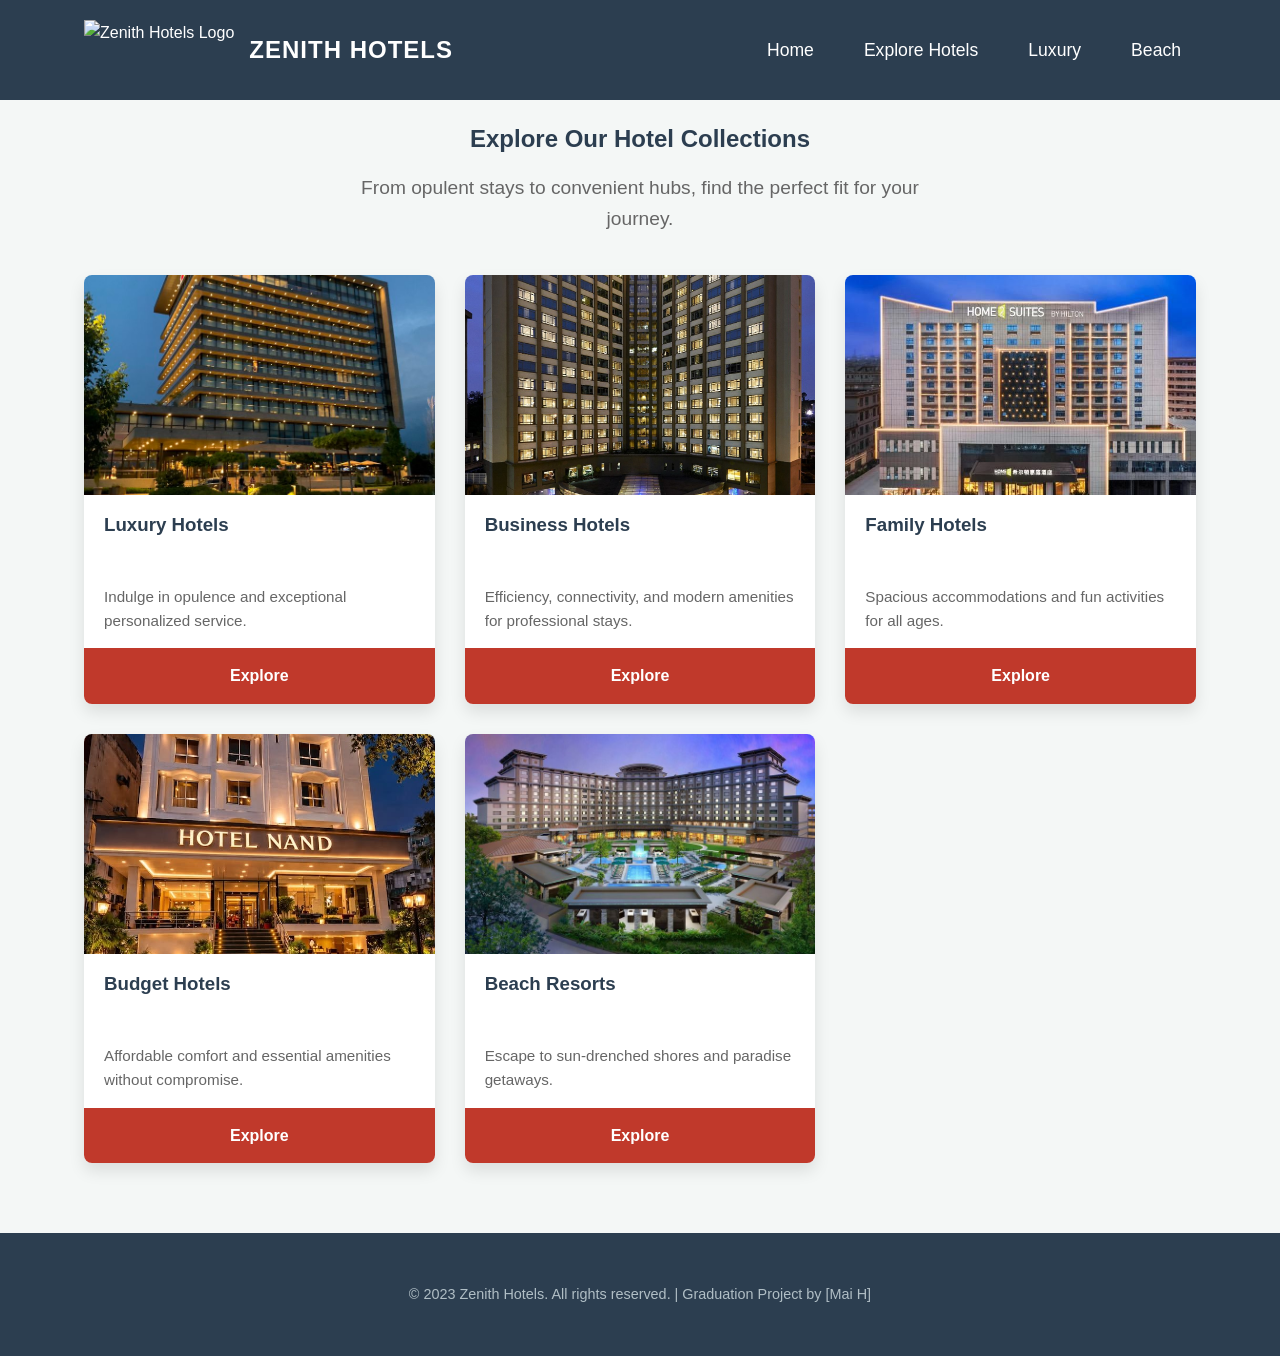
==== categories.html @ fd127e68 "Add files via upload" ====
<!DOCTYPE html>
<html xmlns="http://www.w3.org/1999/xhtml" lang="en">
<head>
    <meta charset="UTF-8" />
    <meta name="viewport" content="width=device-width, initial-scale=1.0" />
    <title>Hotels Categories | Zenith Hotel Booking</title>
    <link rel="stylesheet" href="./css/style.css" />
</head>
<body>

<header>
    <div class="container header-container">
        <div class="logo">
            <img src="https://i.pinimg.com/736x/5c/b0/30/5cb030569ee3ba3170e5c6dbd3aa266c.jpg" alt="Zenith Hotels Logo" />
            <span class="site-title">Zenith Hotels</span>
        </div>
        <nav>
            <ul>
                <li><a href="index.html">Home</a></li>
                <li><a href="categories.html">Explore Hotels</a></li>
                <!-- We can link to specific categories using parameters -->
                <li><a href="rooms.html?category=Luxury Hotels">Luxury</a></li>
                <li><a href="rooms.html?category=Beach Resorts">Beach</a></li>
            </ul>
        </nav>
    </div>
</header>

<main class="container">
    <section class="categories-header">
        <h1>Explore Our Hotel Collections</h1>
        <p>From opulent stays to convenient hubs, find the perfect fit for your journey.</p>
    </section>

    <!-- 2) Friendly Graphical User Interface for Hotel Types -->
    <section class="categories-grid">
        <!-- 2.1 Luxury Hotels -->
        <a href="rooms.html?category=Luxury Hotels" class="category-card">
            <img src="./images/Luxury Hotel.jpg" alt="Luxury Hotels" />
            <h3>Luxury Hotels</h3>
            <p>Indulge in opulence and exceptional personalized service.</p>
            <span class="btn-text">Explore</span>
        </a>

        <!-- 2.2 Business Hotels -->
        <a href="rooms.html?category=Business Hotels" class="category-card">
            <img src="./images/Business Hotel.jpg" alt="Business Hotels" />
            <h3>Business Hotels</h3>
            <p>Efficiency, connectivity, and modern amenities for professional stays.</p>
            <span class="btn-text">Explore</span>
        </a>

        <!-- 2.3 Family Hotels -->
        <a href="rooms.html?category=Family Hotels" class="category-card">
            <img src="./images/Family Hotel.jpg" alt="Family Hotels" />
            <h3>Family Hotels</h3>
            <p>Spacious accommodations and fun activities for all ages.</p>
            <span class="btn-text">Explore</span>
        </a>

        <!-- 2.4 Budget Hotels -->
        <a href="rooms.html?category=Budget Hotels" class="category-card">
            <img src="./images/Budget Hotel.jpg" alt="Budget Hotels" />
            <h3>Budget Hotels</h3>
            <p>Affordable comfort and essential amenities without compromise.</p>
            <span class="btn-text">Explore</span>
        </a>

        <!-- 2.5 Beach Resorts -->
        <a href="rooms.html?category=Beach Resorts" class="category-card">
            <img src="./images/Beach Hotel.jpg" alt="Beach Resorts" />
            <h3>Beach Resorts</h3>
            <p>Escape to sun-drenched shores and paradise getaways.</p>
            <span class="btn-text">Explore</span>
        </a>
    </section>
</main>

<footer>
    <div class="container">
        <p>&copy; 2023 Zenith Hotels. All rights reserved. | Graduation Project by [Mai H]</p>
    </div>
</footer>

<script src="main.js/main.js"></script>
</body>
</html>
---- css/style.css ----
/* --- 4.3 CSS for a professional design --- */

/* Basic Reset */
:root {
    --primary-color: #2c3e50; /* Dark blue-grey */
    --accent-color: #c0392b; /* Deep red accent */
    --text-color: #333;
    --light-bg: #f4f7f6;
    --card-shadow: 0 8px 16px rgba(0,0,0,0.1);
    --border-radius: 8px;
    --font-family: 'Segoe UI', Tahoma, Geneva, Verdana, sans-serif;
}

* {
    margin: 0;
    padding: 0;
    box-sizing: border-box;
}

body {
    font-family: var(--font-family);
    line-height: 1.6;
    color: var(--text-color);
    background-color: var(--light-bg);
}

.container {
    width: 90%;
    max-width: 1200px;
    margin: 0 auto;
    padding: 20px;
}

/* Header & Navigation */
header {
    background-color: var(--primary-color);
    color: #fff;
    padding: 10px 0;
    position: sticky;
    top: 0;
    z-index: 1000;
}

.header-container {
    display: flex;
    justify-content: space-between;
    align-items: center;
    padding: 10px 20px;
}

.logo {
    display: flex;
    align-items: center;
    gap: 15px;
}

.logo img {
    height: 60px;
    width: auto;
}

.site-title {
    font-size: 1.5rem;
    font-weight: bold;
    text-transform: uppercase;
    letter-spacing: 1px;
}

nav ul {
    list-style: none;
    display: flex;
    gap: 20px;
}

nav a {
    text-decoration: none;
    color: #fff;
    font-weight: 500;
    font-size: 1.1rem;
    padding: 8px 15px;
    border-radius: var(--border-radius);
    transition: background 0.3s ease;
}

nav a:hover {
    background-color: rgba(255, 255, 255, 0.1);
}

/* Common Components */
h1, h2, h3 {
    margin-bottom: 15px;
    color: var(--primary-color);
}

.btn, .btn-text {
    display: inline-block;
    background-color: var(--accent-color);
    color: #fff;
    text-decoration: none;
    padding: 12px 24px;
    border-radius: var(--border-radius);
    font-weight: bold;
    cursor: pointer;
    transition: background-color 0.3s ease, transform 0.2s;
    border: none;
    text-align: center;
}

.btn:hover {
    background-color: #e04434;
    transform: translateY(-2px);
}

.btn-full {
    width: 100%;
    margin-top: 20px;
}

.card {
    background: #fff;
    border-radius: var(--border-radius);
    box-shadow: var(--card-shadow);
    padding: 30px;
    margin-bottom: 30px;
}

/* Footer */
footer {
    background-color: var(--primary-color);
    color: #b0bec5;
    text-align: center;
    padding: 30px 0;
    margin-top: 50px;
}

footer p {
    font-size: 0.9rem;
}

/* --- index.html (Main Page) Specifics --- */
.hero-index {
    height: 70vh;
    background-image: linear-gradient(rgba(0,0,0,0.5), rgba(0,0,0,0.5)), url('https://i.pinimg.com/736x/22/e7/42/22e7426e9fcd95c88d1fab3f3fbbb45d.jpg');
    background-size: cover;
    background-position: center;
    color: #fff;
    display: flex;
    align-items: center;
    justify-content: center;
    text-align: center;
    margin-bottom: 50px;
}

.hero-content h1 {
    font-size: 4rem;
    margin-bottom: 15px;
    color: white;
}

.hero-content p {
    font-size: 1.4rem;
    margin-bottom: 30px;
    max-width: 700px;
}

/* Vision Mission Section */
.vision-mission-section {
    display: flex;
    gap: 30px;
}

.vision-mission-section .card {
    flex: 1;
}

/* Developer Section */
.developer-section .dev-card {
    display: flex;
    align-items: center;
    gap: 40px;
    background: white;
    padding: 40px;
    border-radius: var(--border-radius);
    box-shadow: var(--card-shadow);
}

.dev-photo {
    width: 180px;
    height: 180px;
    border-radius: 50%;
    object-fit: cover;
    border: 5px solid #fff;
    box-shadow: 0 4px 8px rgba(0,0,0,0.1);
}

/* Contact Section */
.contact-section {
    text-align: center;
}

.contact-methods {
    display: flex;
    justify-content: center;
    gap: 40px;
    flex-wrap: wrap;
    margin-top: 30px;
}

.contact-item {
    background: #fff;
    padding: 20px;
    border-radius: var(--border-radius);
    box-shadow: var(--card-shadow);
    width: 250px;
}

.contact-item i {
    font-size: 2rem;
    color: var(--accent-color);
    margin-bottom: 15px;
}

.contact-item a {
    color: var(--primary-color);
    text-decoration: none;
}

/* --- categories.html (Hotels Categories) Specifics --- */
.categories-header {
    text-align: center;
    margin-bottom: 40px;
}

.categories-header p {
    font-size: 1.2rem;
    color: #666;
    max-width: 600px;
    margin: 0 auto;
}

/* Grid for 2) Graphical User Interface */
.categories-grid {
    display: grid;
    grid-template-columns: repeat(auto-fit, minmax(300px, 1fr));
    gap: 30px;
}

.category-card {
    background: #fff;
    border-radius: var(--border-radius);
    box-shadow: var(--card-shadow);
    overflow: hidden;
    text-decoration: none;
    color: var(--text-color);
    transition: transform 0.3s ease;
    display: flex;
    flex-direction: column;
}

.category-card:hover {
    transform: translateY(-8px);
}

.category-card img {
    width: 100%;
    height: 220px;
    object-fit: cover;
}

.category-card h3, .category-card p, .category-card .btn-text {
    padding: 15px 20px;
}

.category-card p {
    font-size: 0.95rem;
    color: #666;
    flex-grow: 1; /* Pushes btn-text to the bottom */
}

.category-card .btn-text {
    width: 100%;
    border-radius: 0;
    margin-top: auto;
}

/* --- rooms.html (Rooms Details & Reservation) Specifics --- */
.rooms-header {
    text-align: center;
    margin-bottom: 40px;
}

.rooms-container {
    display: grid;
    grid-template-columns: 2fr 1fr;
    gap: 30px;
    align-items: start;
}

/* Fulfills 3) Room details and 3.1, 3.2, 3.3 */
.rooms-list {
    display: flex;
    flex-direction: column;
    gap: 30px;
}

.room-card {
    display: flex;
    gap: 25px;
    padding: 20px;
    border: 1px solid #e0e0e0;
}

.room-image {
    width: 250px;
    height: 180px;
    object-fit: cover;
    border-radius: var(--border-radius);
}

.room-details {
    flex: 1;
}

.room-description {
    color: #666;
    font-size: 0.95rem;
    margin-bottom: 10px;
}

.room-features {
    list-style: none;
    display: flex;
    flex-wrap: wrap;
    gap: 10px;
    margin-bottom: 15px;
}

.room-features li {
    background-color: var(--light-bg);
    padding: 5px 10px;
    border-radius: 20px;
    font-size: 0.85rem;
    color: var(--primary-color);
    font-weight: 500;
}

.room-price {
    font-weight: bold;
    font-size: 1.1rem;
    color: #666;
    margin-bottom: 15px;
}

.room-price .price {
    color: var(--primary-color);
    font-size: 1.5rem;
}

/* Reservation Form (3.4) */
.reservation-form {
    padding: 25px;
    position: sticky;
    top: 100px;
}

.form-group {
    margin-bottom: 15px;
}

.form-group-row {
    display: flex;
    gap: 15px;
}

.form-group-row .form-group {
    flex: 1;
}

label {
    display: block;
    margin-bottom: 6px;
    font-weight: 600;
    color: var(--primary-color);
}

input[type="text"], input[type="date"], input[type="number"], select {
    width: 100%;
    padding: 10px;
    border: 1px solid #ccc;
    border-radius: var(--border-radius);
    font-family: inherit;
    font-size: 1rem;
}

.total-display {
    background-color: var(--light-bg);
    padding: 15px;
    border-radius: var(--border-radius);
    text-align: center;
    margin-top: 20px;
}

#total-price {
    color: var(--accent-color);
    font-weight: bold;
    font-size: 1.6rem;
}

/* Mobile Responsive Adjustments */
@media (max-width: 900px) {
    .header-container { flex-direction: column; gap: 15px; text-align: center;}
    nav ul { flex-direction: column; gap: 10px;}
    .hero-content h1 { font-size: 2.5rem; }
    .vision-mission-section { flex-direction: column; }
    .rooms-container { grid-template-columns: 1fr; }
    .room-card { flex-direction: column; text-align: center;}
    .room-image { width: 100%; height: 200px;}
    .room-features { justify-content: center;}
    .form-group-row { flex-direction: column; gap: 0;}
    .reservation-form { position: relative; top: 0;}
}
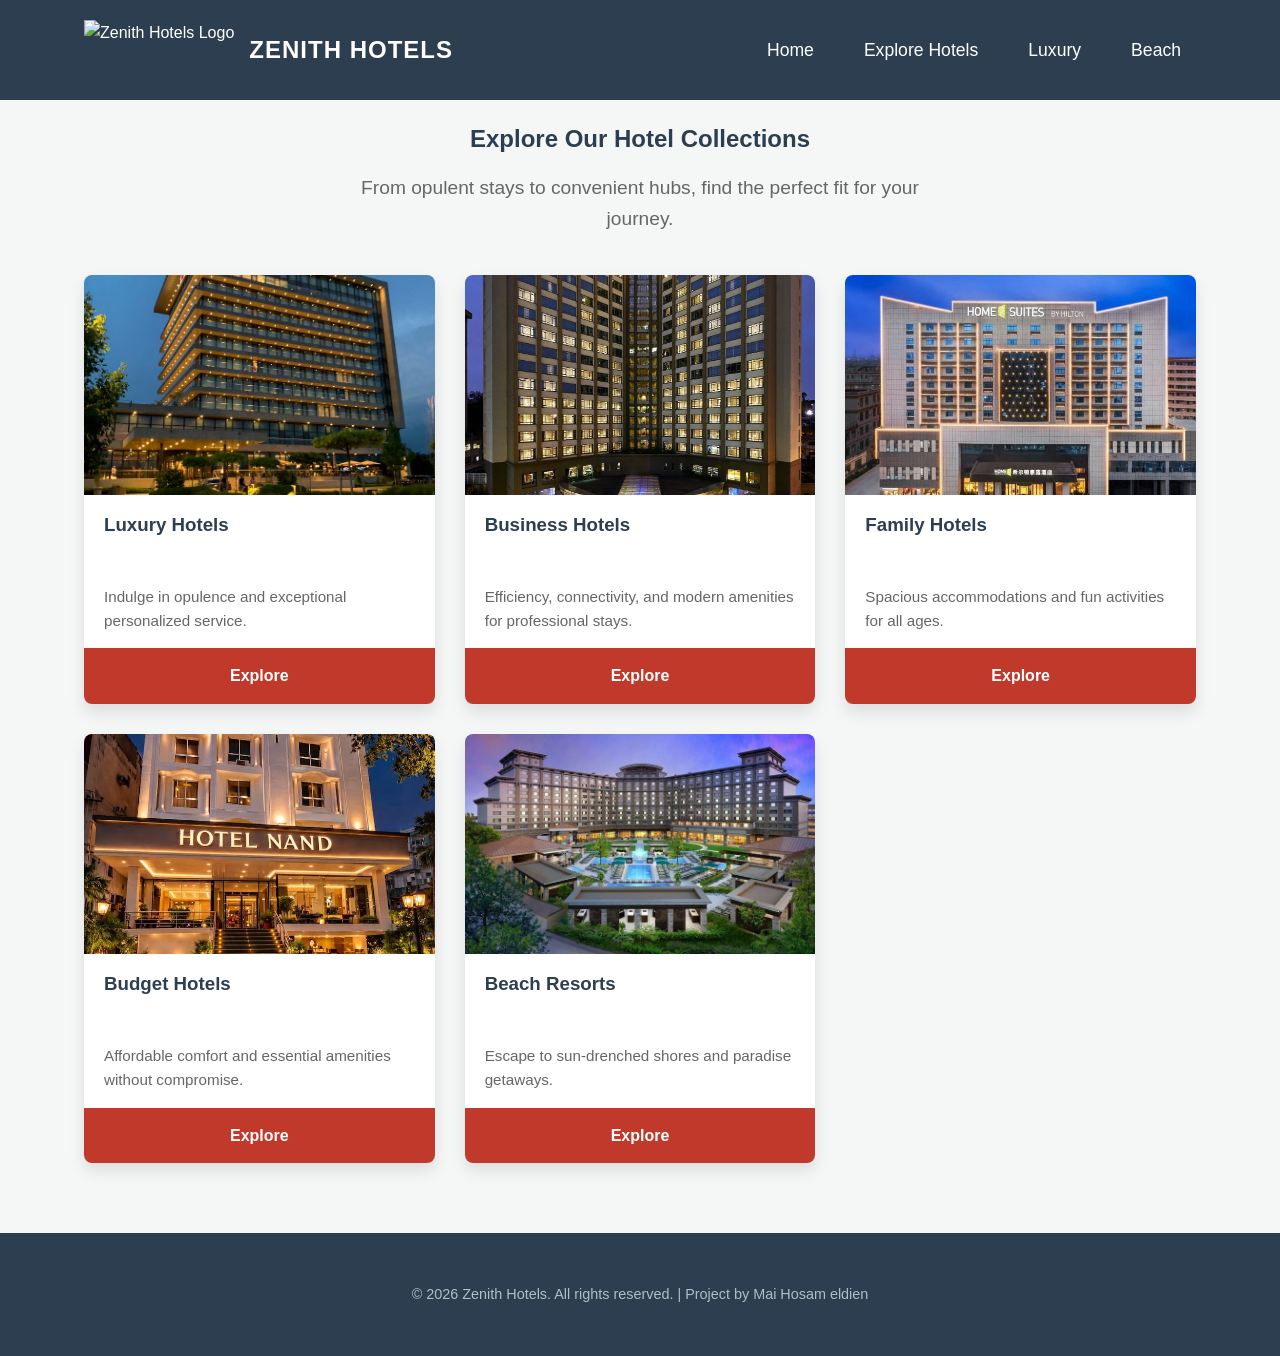
==== commit 3e696e25: "Fix footer copyright year and author name Updated footer copyright year and project author name." ====
--- a/categories.html
+++ b/categories.html
@@ -78,10 +78,10 @@
 
 <footer>
     <div class="container">
-        <p>&copy; 2023 Zenith Hotels. All rights reserved. | Graduation Project by [Mai H]</p>
+        <p>&copy; 2026 Zenith Hotels. All rights reserved. | Project by Mai Hosam eldien</p>
     </div>
 </footer>
 
 <script src="main.js/main.js"></script>
 </body>
-</html>+</html>
--- a/css/style.css
+++ b/css/style.css
@@ -139,28 +139,38 @@
 
 /* --- index.html (Main Page) Specifics --- */
 .hero-index {
-    height: 70vh;
+   height: 70vh;
+    text-align: center;
     background-image: linear-gradient(rgba(0,0,0,0.5), rgba(0,0,0,0.5)), url('https://i.pinimg.com/736x/22/e7/42/22e7426e9fcd95c88d1fab3f3fbbb45d.jpg');
-    background-size: cover;
-    background-position: center;
-    color: #fff;
-    display: flex;
+    background-size: cover;      
+    background-position: center; 
+    background-repeat: no-repeat; 
+    background-attachment: fixed; 
+     color: white;
+    padding: 10rem 2rem; 
+    display: flex;
+    flex-direction: column;
+    justify-content: center;
     align-items: center;
+    min-height: 80vh; 
+}
+
+.hero-content h1 {
+    font-family: var(--font-heading);
+    color: white;
+    font-size: 3.5rem;
+    margin-bottom: 1rem;
+    text-shadow: 2px 2px 4px rgba(0,0,0,0.5);
+    text-align: center;
     justify-content: center;
-    text-align: center;
-    margin-bottom: 50px;
-}
-
-.hero-content h1 {
-    font-size: 4rem;
-    margin-bottom: 15px;
-    color: white;
 }
 
 .hero-content p {
-    font-size: 1.4rem;
-    margin-bottom: 30px;
-    max-width: 700px;
+    font-size: 1.2rem;
+    max-width: 600px;
+    opacity: 0.9;
+    text-align: center;
+    margin: 0 auto 2rem auto;
 }
 
 /* Vision Mission Section */
@@ -418,4 +428,4 @@
     .room-features { justify-content: center;}
     .form-group-row { flex-direction: column; gap: 0;}
     .reservation-form { position: relative; top: 0;}
-}+}
